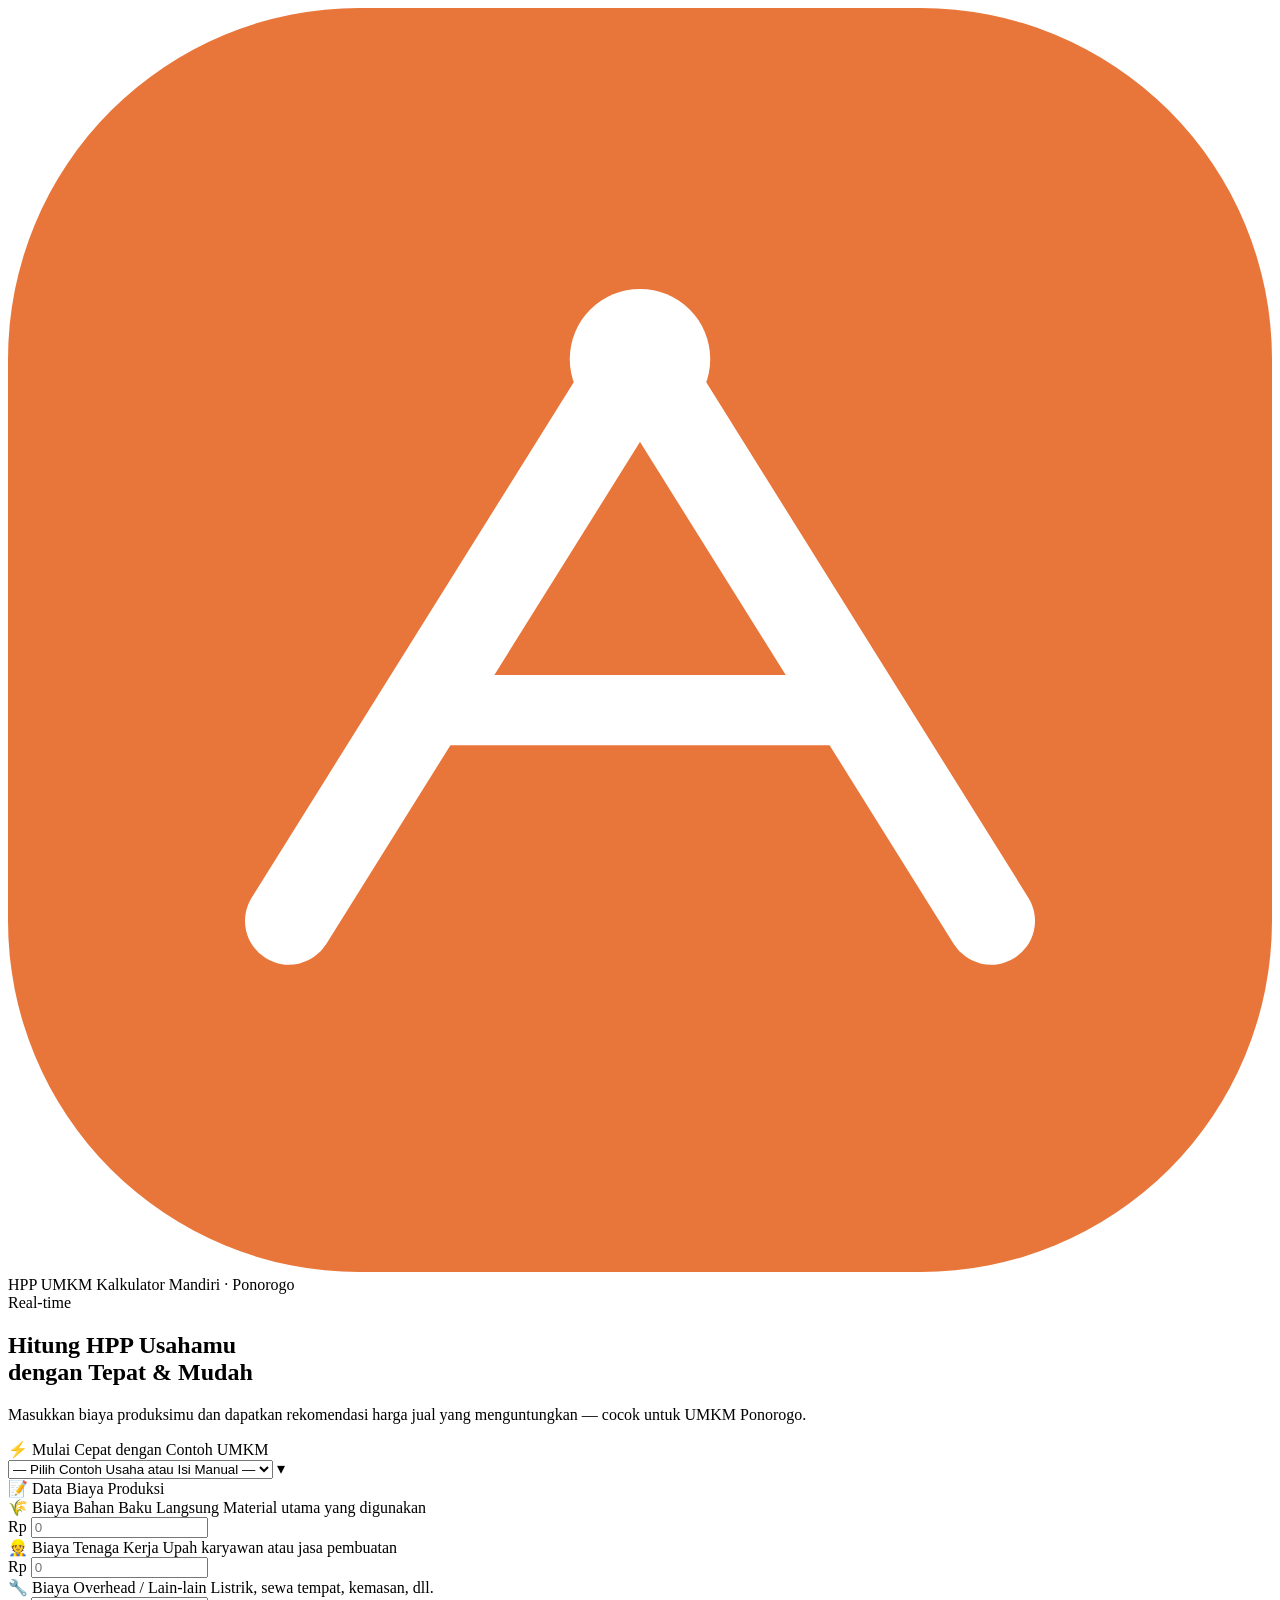
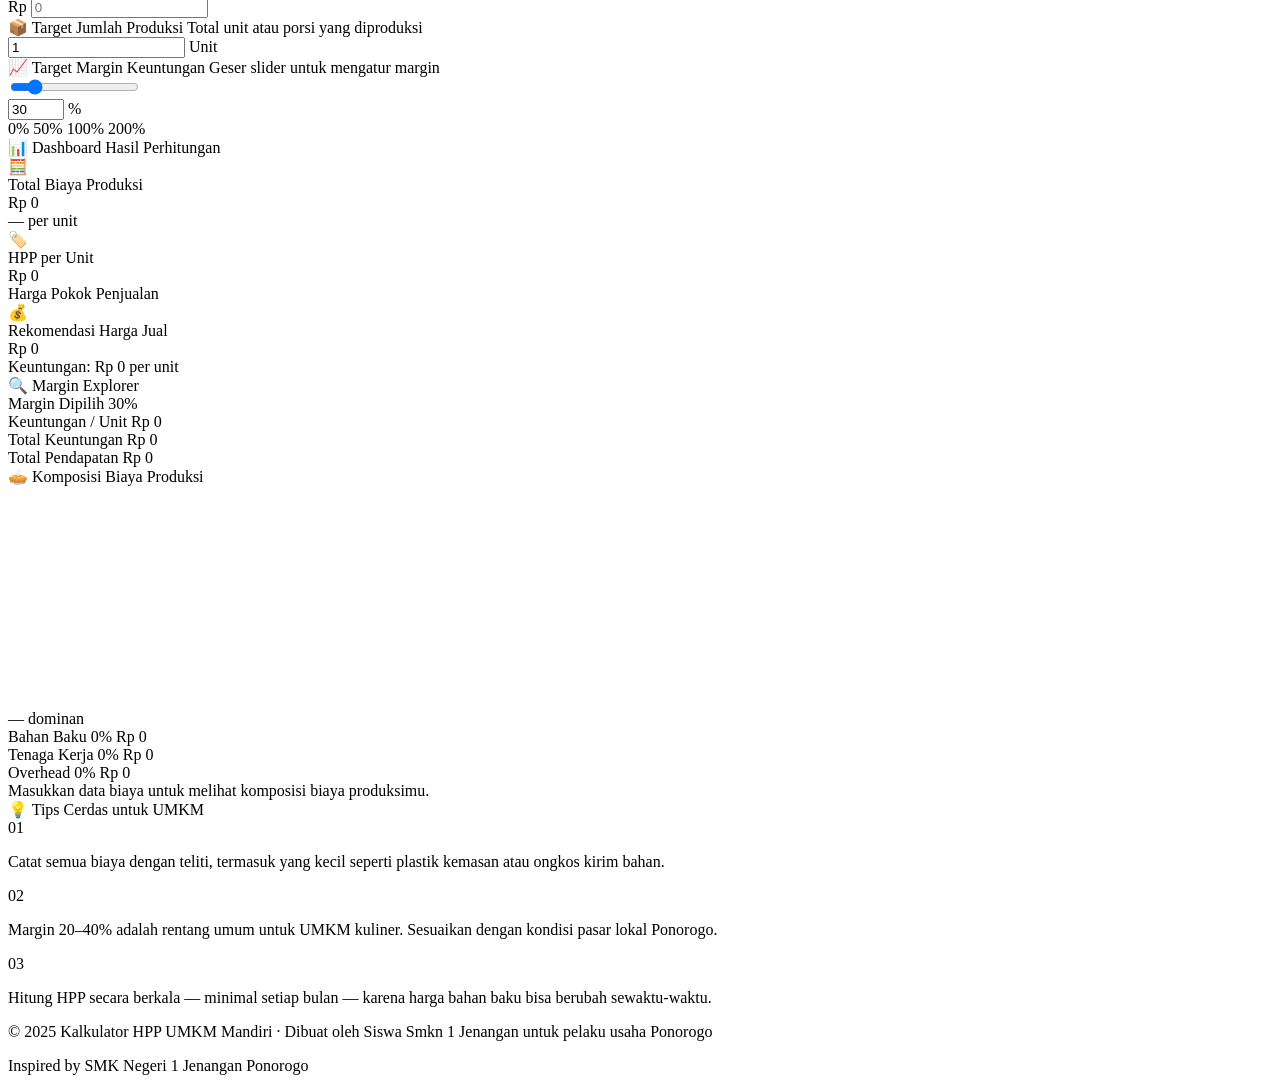
==== index.html @ 09e42c40 "Create index.html" ====
<!DOCTYPE html>
<html lang="id">
<head>
  <meta charset="UTF-8" />
  <meta name="viewport" content="width=device-width, initial-scale=1.0" />
  <title>Kalkulator HPP UMKM Mandiri | Ponorogo</title>
  <link rel="stylesheet" href="style.css" />
  <link rel="preconnect" href="https://fonts.googleapis.com" />
  <link rel="preconnect" href="https://fonts.gstatic.com" crossorigin />
  <link href="https://fonts.googleapis.com/css2?family=Plus+Jakarta+Sans:wght@300;400;500;600;700;800&family=Syne:wght@700;800&display=swap" rel="stylesheet" />
</head>
<body>

  <!-- ===== HEADER ===== -->
  <header class="site-header">
    <div class="header-inner">
      <div class="logo-area">
        <div class="logo-icon">
          <svg viewBox="0 0 36 36" fill="none" xmlns="http://www.w3.org/2000/svg">
            <rect width="36" height="36" rx="10" fill="#E8763A"/>
            <path d="M8 26 L18 10 L28 26" stroke="white" stroke-width="2.5" stroke-linecap="round" stroke-linejoin="round"/>
            <path d="M12 20 H24" stroke="white" stroke-width="2" stroke-linecap="round"/>
            <circle cx="18" cy="10" r="2" fill="white"/>
          </svg>
        </div>
        <div class="logo-text">
          <span class="logo-title">HPP UMKM</span>
          <span class="logo-sub">Kalkulator Mandiri · Ponorogo</span>
        </div>
      </div>
      <div class="header-badge">
        <span class="badge-dot"></span>
        Real-time
      </div>
    </div>
  </header>

  <main class="main-content">

    <!-- ===== HERO STRIP ===== -->
    <section class="hero-strip">
      <h1>Hitung HPP Usahamu<br><span class="accent-text">dengan Tepat & Mudah</span></h1>
      <p>Masukkan biaya produksimu dan dapatkan rekomendasi harga jual yang menguntungkan — cocok untuk UMKM Ponorogo.</p>
    </section>

    <!-- ===== PRESET DROPDOWN ===== -->
    <section class="card preset-card">
      <div class="card-label">
        <span class="label-icon">⚡</span>
        Mulai Cepat dengan Contoh UMKM
      </div>
      <div class="select-wrapper">
        <select id="presetSelect">
          <option value="">— Pilih Contoh Usaha atau Isi Manual —</option>
          <option value="sate">🥩 Warung Sate Ponorogo</option>
          <option value="reog">🎭 Kerajinan Reog</option>
          <option value="cafe">☕ Cafe Jajan</option>
        </select>
        <span class="select-arrow">▾</span>
      </div>
      <div id="presetBadge" class="preset-badge hidden"></div>
    </section>

    <!-- ===== INPUT FORM ===== -->
    <section class="card input-card">
      <div class="card-label">
        <span class="label-icon">📝</span>
        Data Biaya Produksi
      </div>

      <div class="input-group">
        <label for="bahanBaku">
          <span class="input-icon">🌾</span>
          Biaya Bahan Baku Langsung
          <span class="input-hint">Material utama yang digunakan</span>
        </label>
        <div class="rupiah-wrap">
          <span class="rp-prefix">Rp</span>
          <input type="number" id="bahanBaku" placeholder="0" min="0" />
        </div>
      </div>

      <div class="input-group">
        <label for="tenagaKerja">
          <span class="input-icon">👷</span>
          Biaya Tenaga Kerja
          <span class="input-hint">Upah karyawan atau jasa pembuatan</span>
        </label>
        <div class="rupiah-wrap">
          <span class="rp-prefix">Rp</span>
          <input type="number" id="tenagaKerja" placeholder="0" min="0" />
        </div>
      </div>

      <div class="input-group">
        <label for="overhead">
          <span class="input-icon">🔧</span>
          Biaya Overhead / Lain-lain
          <span class="input-hint">Listrik, sewa tempat, kemasan, dll.</span>
        </label>
        <div class="rupiah-wrap">
          <span class="rp-prefix">Rp</span>
          <input type="number" id="overhead" placeholder="0" min="0" />
        </div>
      </div>

      <div class="divider"></div>

      <div class="input-group">
        <label for="jumlahProduksi">
          <span class="input-icon">📦</span>
          Target Jumlah Produksi
          <span class="input-hint">Total unit atau porsi yang diproduksi</span>
        </label>
        <div class="unit-wrap">
          <input type="number" id="jumlahProduksi" placeholder="1" min="1" value="1" />
          <span class="unit-suffix">Unit</span>
        </div>
      </div>

      <!-- Margin Slider -->
      <div class="input-group slider-group">
        <label for="marginSlider">
          <span class="input-icon">📈</span>
          Target Margin Keuntungan
          <span class="input-hint">Geser slider untuk mengatur margin</span>
        </label>
        <div class="slider-control">
          <div class="slider-track-wrap">
            <input type="range" id="marginSlider" min="0" max="200" value="30" step="1" />
          </div>
          <div class="slider-display">
            <input type="number" id="marginInput" value="30" min="0" max="200" />
            <span class="pct-suffix">%</span>
          </div>
        </div>
        <div class="margin-labels">
          <span>0%</span>
          <span>50%</span>
          <span>100%</span>
          <span>200%</span>
        </div>
      </div>
    </section>

    <!-- ===== DASHBOARD HASIL ===== -->
    <section class="card result-card">
      <div class="card-label">
        <span class="label-icon">📊</span>
        Dashboard Hasil Perhitungan
      </div>

      <div class="result-grid">
        <div class="result-tile tile-total">
          <div class="tile-icon">🧮</div>
          <div class="tile-label">Total Biaya Produksi</div>
          <div class="tile-value" id="totalBiaya">Rp 0</div>
          <div class="tile-sub" id="totalPerUnit">— per unit</div>
        </div>
        <div class="result-tile tile-hpp">
          <div class="tile-icon">🏷️</div>
          <div class="tile-label">HPP per Unit</div>
          <div class="tile-value" id="hppPerUnit">Rp 0</div>
          <div class="tile-sub">Harga Pokok Penjualan</div>
        </div>
        <div class="result-tile tile-jual tile-full">
          <div class="tile-icon">💰</div>
          <div class="tile-label">Rekomendasi Harga Jual</div>
          <div class="tile-value highlight" id="hargaJual">Rp 0</div>
          <div class="tile-sub" id="keuntunganPerUnit">Keuntungan: Rp 0 per unit</div>
        </div>
      </div>

      <!-- Margin Explorer Panel -->
      <div class="margin-explorer" id="marginExplorer">
        <div class="explorer-title">🔍 Margin Explorer</div>
        <div class="explorer-grid">
          <div class="explorer-item">
            <span class="ex-label">Margin Dipilih</span>
            <span class="ex-val" id="exMargin">30%</span>
          </div>
          <div class="explorer-item">
            <span class="ex-label">Keuntungan / Unit</span>
            <span class="ex-val" id="exProfit">Rp 0</span>
          </div>
          <div class="explorer-item">
            <span class="ex-label">Total Keuntungan</span>
            <span class="ex-val" id="exTotalProfit">Rp 0</span>
          </div>
          <div class="explorer-item">
            <span class="ex-label">Total Pendapatan</span>
            <span class="ex-val" id="exRevenue">Rp 0</span>
          </div>
        </div>
      </div>
    </section>

    <!-- ===== PIE CHART ===== -->
    <section class="card chart-card">
      <div class="card-label">
        <span class="label-icon">🥧</span>
        Komposisi Biaya Produksi
      </div>
      <div class="chart-layout">
        <div class="canvas-wrap">
          <canvas id="pieChart" width="220" height="220"></canvas>
          <div class="chart-center-label" id="chartCenterLabel">
            <span class="center-pct" id="centerPct">—</span>
            <span class="center-desc">dominan</span>
          </div>
        </div>
        <div class="legend-panel">
          <div class="legend-item" id="legBahan">
            <span class="legend-dot" style="background:#E8763A"></span>
            <div class="legend-info">
              <span class="legend-name">Bahan Baku</span>
              <span class="legend-pct" id="pctBahan">0%</span>
              <span class="legend-amt" id="amtBahan">Rp 0</span>
            </div>
          </div>
          <div class="legend-item" id="legTK">
            <span class="legend-dot" style="background:#4A8C8A"></span>
            <div class="legend-info">
              <span class="legend-name">Tenaga Kerja</span>
              <span class="legend-pct" id="pctTK">0%</span>
              <span class="legend-amt" id="amtTK">Rp 0</span>
            </div>
          </div>
          <div class="legend-item" id="legOH">
            <span class="legend-dot" style="background:#2C4F4E"></span>
            <div class="legend-info">
              <span class="legend-name">Overhead</span>
              <span class="legend-pct" id="pctOH">0%</span>
              <span class="legend-amt" id="amtOH">Rp 0</span>
            </div>
          </div>
          <div class="legend-tip" id="legendTip">
            Masukkan data biaya untuk melihat komposisi biaya produksimu.
          </div>
        </div>
      </div>
    </section>

    <!-- ===== TIPS UMKM ===== -->
    <section class="card tips-card">
      <div class="card-label">
        <span class="label-icon">💡</span>
        Tips Cerdas untuk UMKM
      </div>
      <div class="tips-grid">
        <div class="tip-item">
          <span class="tip-num">01</span>
          <p>Catat semua biaya dengan teliti, termasuk yang kecil seperti plastik kemasan atau ongkos kirim bahan.</p>
        </div>
        <div class="tip-item">
          <span class="tip-num">02</span>
          <p>Margin 20–40% adalah rentang umum untuk UMKM kuliner. Sesuaikan dengan kondisi pasar lokal Ponorogo.</p>
        </div>
        <div class="tip-item">
          <span class="tip-num">03</span>
          <p>Hitung HPP secara berkala — minimal setiap bulan — karena harga bahan baku bisa berubah sewaktu-waktu.</p>
        </div>
      </div>
    </section>

    <!-- ===== FOOTER ===== -->
    <footer class="site-footer">
      <p>© 2025 Kalkulator HPP UMKM Mandiri · Dibuat oleh Siswa Smkn 1 Jenangan untuk pelaku usaha Ponorogo</p>
      <p class="footer-sub">Inspired by SMK Negeri 1 Jenangan Ponorogo</p>
    </footer>

  </main>

  <script src="script.js"></script>
</body>
</html>
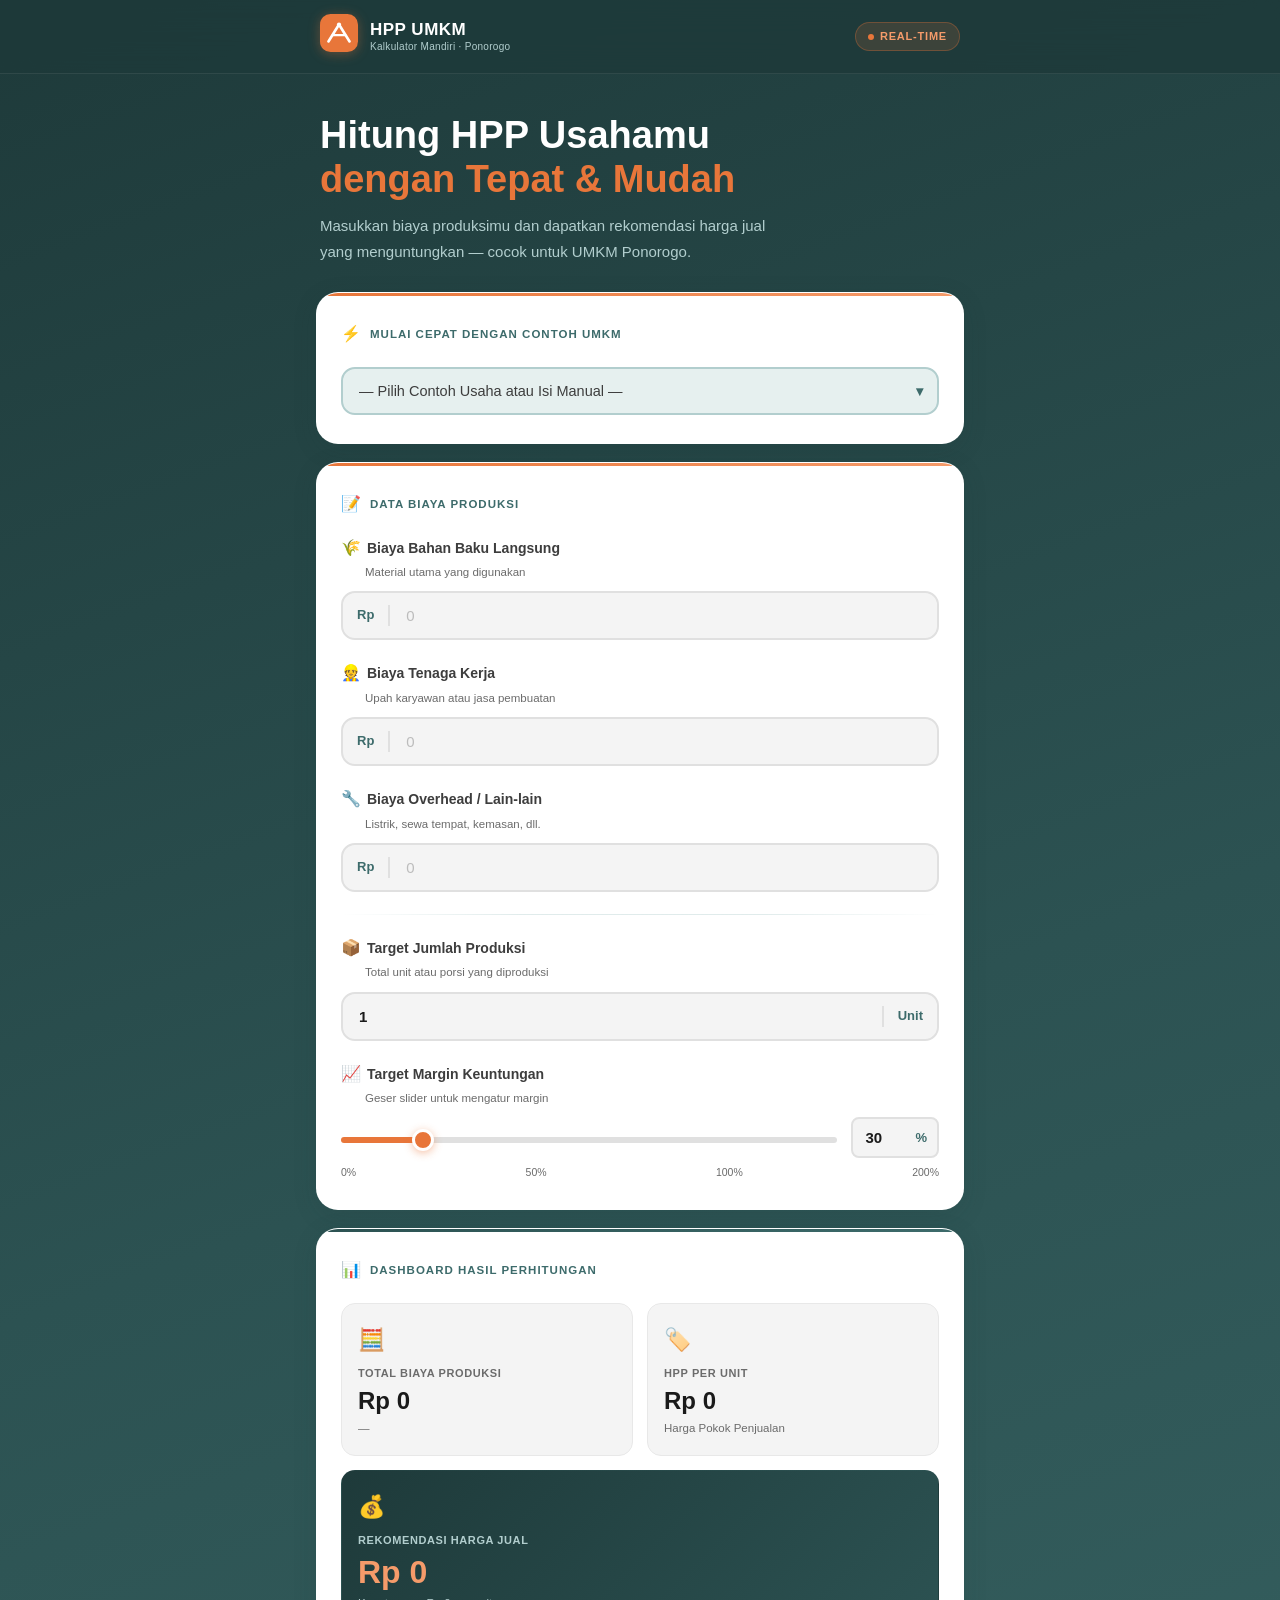
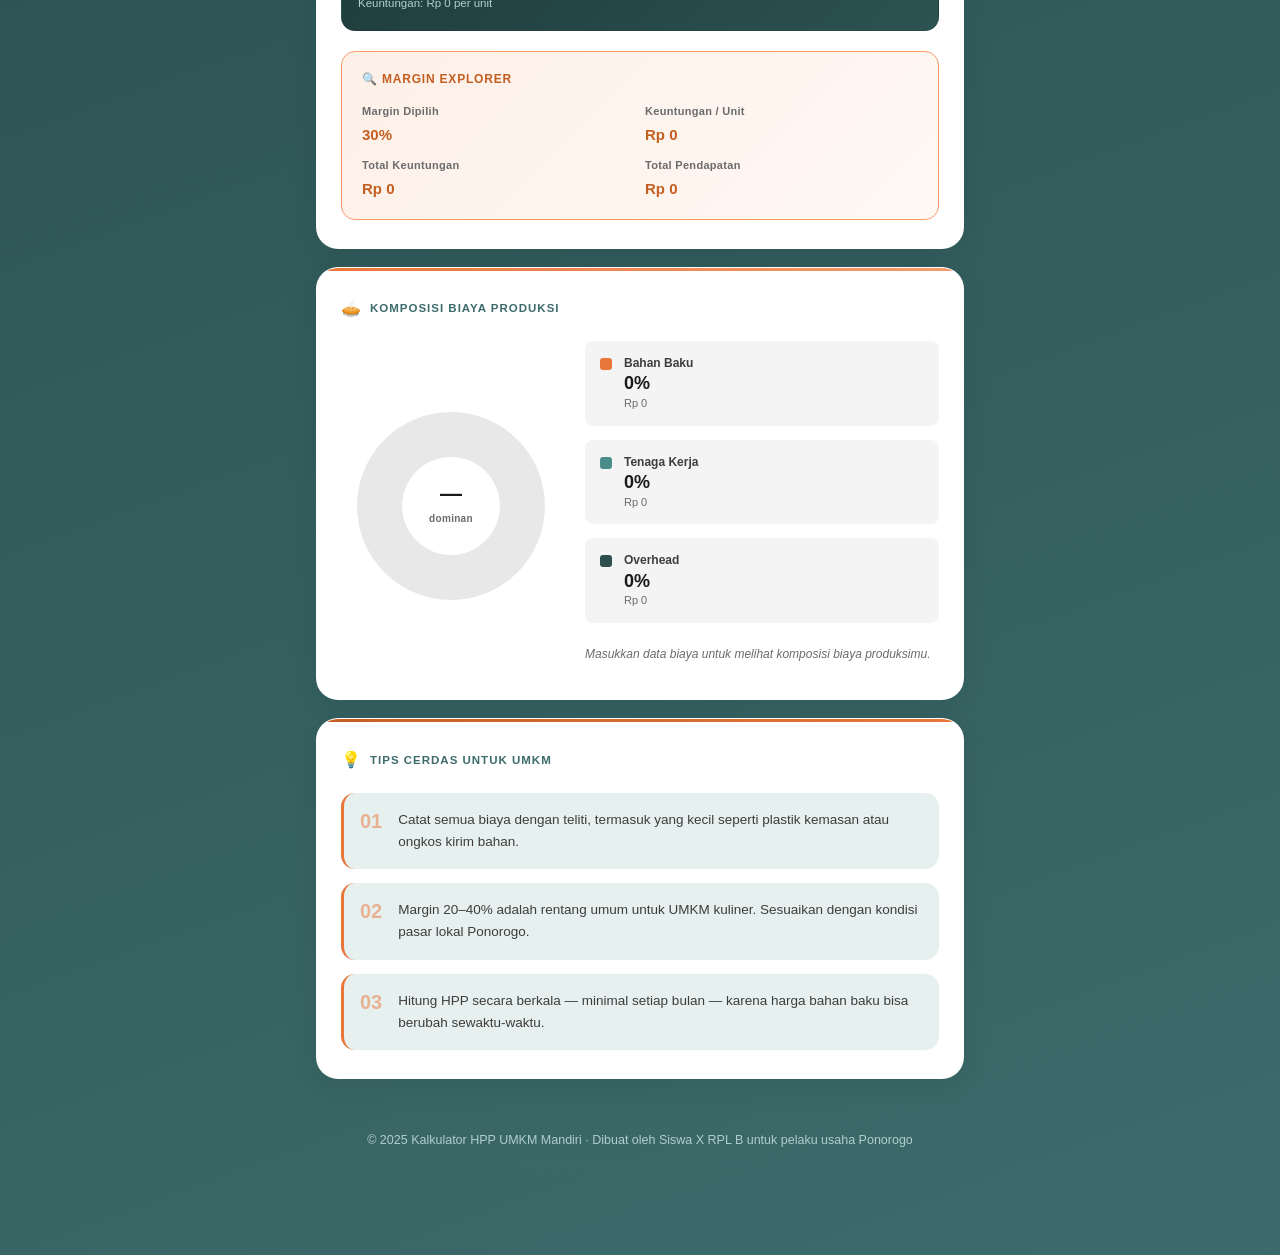
==== commit bf439b95: "Update index.html" ====
--- a/index.html
+++ b/index.html
@@ -3,7 +3,7 @@
 <head>
   <meta charset="UTF-8" />
   <meta name="viewport" content="width=device-width, initial-scale=1.0" />
-  <title>Kalkulator HPP UMKM Mandiri | Ponorogo</title>
+  <title>Kalkulator HPP UMKM Mandiri | Ponorogo | Project X RPL B</title>
   <link rel="stylesheet" href="style.css" />
   <link rel="preconnect" href="https://fonts.googleapis.com" />
   <link rel="preconnect" href="https://fonts.gstatic.com" crossorigin />
@@ -265,7 +265,7 @@
 
     <!-- ===== FOOTER ===== -->
     <footer class="site-footer">
-      <p>© 2025 Kalkulator HPP UMKM Mandiri · Dibuat oleh Siswa Smkn 1 Jenangan untuk pelaku usaha Ponorogo</p>
+      <p>© 2025 Kalkulator HPP UMKM Mandiri · Dibuat oleh Siswa X RPL B untuk pelaku usaha Ponorogo</p>
       <p class="footer-sub">Inspired by SMK Negeri 1 Jenangan Ponorogo</p>
     </footer>
 
--- a/style.css
+++ b/style.css
@@ -0,0 +1,818 @@
+/* =====================================================
+   KALKULATOR HPP UMKM MANDIRI — style.css
+   Palet: Teal/Grey-Teal | Orange Accent | Dark Grey
+   ===================================================== */
+
+/* ---- RESET & BASE ---- */
+*, *::before, *::after { box-sizing: border-box; margin: 0; padding: 0; }
+
+:root {
+  --teal-deep:    #1E3A3A;
+  --teal-mid:     #2C5252;
+  --teal-soft:    #3D6B6B;
+  --teal-light:   #5A8A89;
+  --teal-pale:    #E6F0EF;
+  --teal-muted:   #B2CECE;
+
+  --orange:       #E8763A;
+  --orange-light: #F59B6A;
+  --orange-pale:  #FDF0E8;
+  --orange-dark:  #C45F22;
+
+  --grey-900:     #1A1A1A;
+  --grey-700:     #3D3D3D;
+  --grey-500:     #6B6B6B;
+  --grey-300:     #BCBCBC;
+  --grey-100:     #F4F4F4;
+  --white:        #FFFFFF;
+
+  --shadow-sm:    0 2px 8px rgba(30,58,58,.10);
+  --shadow-md:    0 6px 24px rgba(30,58,58,.14);
+  --shadow-lg:    0 16px 48px rgba(30,58,58,.18);
+
+  --radius-sm:    8px;
+  --radius-md:    14px;
+  --radius-lg:    22px;
+
+  --font-display: 'Syne', sans-serif;
+  --font-body:    'Plus Jakarta Sans', sans-serif;
+
+  --transition:   all .22s cubic-bezier(.4,0,.2,1);
+}
+
+html { scroll-behavior: smooth; }
+
+body {
+  font-family: var(--font-body);
+  background: linear-gradient(160deg, #1E3A3A 0%, #2C5252 40%, #3D6B6B 100%);
+  min-height: 100vh;
+  color: var(--grey-900);
+  font-size: 15px;
+  line-height: 1.6;
+  -webkit-font-smoothing: antialiased;
+}
+
+/* ---- SCROLLBAR ---- */
+::-webkit-scrollbar { width: 6px; }
+::-webkit-scrollbar-track { background: var(--teal-deep); }
+::-webkit-scrollbar-thumb { background: var(--teal-soft); border-radius: 99px; }
+
+/* =====================================================
+   HEADER
+   ===================================================== */
+.site-header {
+  position: sticky;
+  top: 0;
+  z-index: 100;
+  background: rgba(30,58,58,.82);
+  backdrop-filter: blur(16px);
+  -webkit-backdrop-filter: blur(16px);
+  border-bottom: 1px solid rgba(255,255,255,.08);
+}
+
+.header-inner {
+  max-width: 680px;
+  margin: 0 auto;
+  padding: 14px 20px;
+  display: flex;
+  align-items: center;
+  justify-content: space-between;
+}
+
+.logo-area {
+  display: flex;
+  align-items: center;
+  gap: 12px;
+}
+
+.logo-icon svg {
+  width: 38px;
+  height: 38px;
+  filter: drop-shadow(0 2px 6px rgba(232,118,58,.35));
+}
+
+.logo-text {
+  display: flex;
+  flex-direction: column;
+  line-height: 1.2;
+}
+
+.logo-title {
+  font-family: var(--font-display);
+  font-size: 17px;
+  font-weight: 800;
+  color: var(--white);
+  letter-spacing: .5px;
+}
+
+.logo-sub {
+  font-size: 10px;
+  color: var(--teal-muted);
+  letter-spacing: .3px;
+  font-weight: 500;
+}
+
+.header-badge {
+  display: flex;
+  align-items: center;
+  gap: 6px;
+  background: rgba(232,118,58,.15);
+  border: 1px solid rgba(232,118,58,.3);
+  color: var(--orange-light);
+  font-size: 11px;
+  font-weight: 700;
+  letter-spacing: .8px;
+  text-transform: uppercase;
+  padding: 5px 12px;
+  border-radius: 99px;
+}
+
+.badge-dot {
+  width: 6px;
+  height: 6px;
+  background: var(--orange);
+  border-radius: 50%;
+  animation: pulse-dot 1.6s ease infinite;
+}
+
+@keyframes pulse-dot {
+  0%, 100% { opacity: 1; transform: scale(1); }
+  50%       { opacity: .5; transform: scale(.7); }
+}
+
+/* =====================================================
+   MAIN LAYOUT
+   ===================================================== */
+.main-content {
+  max-width: 680px;
+  margin: 0 auto;
+  padding: 0 16px 60px;
+}
+
+/* =====================================================
+   HERO STRIP
+   ===================================================== */
+.hero-strip {
+  padding: 40px 4px 28px;
+  text-align: left;
+}
+
+.hero-strip h1 {
+  font-family: var(--font-display);
+  font-size: clamp(26px, 7vw, 38px);
+  font-weight: 800;
+  color: var(--white);
+  line-height: 1.15;
+  margin-bottom: 12px;
+}
+
+.accent-text {
+  color: var(--orange);
+}
+
+.hero-strip p {
+  color: var(--teal-muted);
+  font-size: 15px;
+  max-width: 480px;
+  line-height: 1.7;
+}
+
+/* =====================================================
+   CARDS
+   ===================================================== */
+.card {
+  background: var(--white);
+  border-radius: var(--radius-lg);
+  padding: 28px 24px;
+  margin-bottom: 18px;
+  box-shadow: var(--shadow-md);
+  border: 1px solid rgba(255,255,255,.6);
+  position: relative;
+  overflow: hidden;
+  transition: var(--transition);
+  animation: card-in .4s ease both;
+}
+
+.card::before {
+  content: '';
+  position: absolute;
+  top: 0; left: 0; right: 0;
+  height: 3px;
+  background: linear-gradient(90deg, var(--orange), var(--orange-light));
+  border-radius: var(--radius-lg) var(--radius-lg) 0 0;
+}
+
+@keyframes card-in {
+  from { opacity: 0; transform: translateY(18px); }
+  to   { opacity: 1; transform: translateY(0); }
+}
+
+.card:nth-child(2) { animation-delay: .05s; }
+.card:nth-child(3) { animation-delay: .10s; }
+.card:nth-child(4) { animation-delay: .15s; }
+.card:nth-child(5) { animation-delay: .20s; }
+.card:nth-child(6) { animation-delay: .25s; }
+
+/* Card label */
+.card-label {
+  display: flex;
+  align-items: center;
+  gap: 8px;
+  font-size: 11.5px;
+  font-weight: 700;
+  letter-spacing: 1px;
+  text-transform: uppercase;
+  color: var(--teal-soft);
+  margin-bottom: 20px;
+}
+
+.label-icon { font-size: 16px; }
+
+/* =====================================================
+   PRESET
+   ===================================================== */
+.select-wrapper {
+  position: relative;
+}
+
+.select-wrapper select {
+  width: 100%;
+  appearance: none;
+  -webkit-appearance: none;
+  background: var(--teal-pale);
+  border: 2px solid var(--teal-muted);
+  border-radius: var(--radius-md);
+  padding: 14px 44px 14px 16px;
+  font-family: var(--font-body);
+  font-size: 14.5px;
+  font-weight: 500;
+  color: var(--grey-700);
+  cursor: pointer;
+  transition: var(--transition);
+  outline: none;
+}
+
+.select-wrapper select:focus,
+.select-wrapper select:hover {
+  border-color: var(--orange);
+  background: var(--orange-pale);
+  color: var(--grey-900);
+}
+
+.select-arrow {
+  position: absolute;
+  right: 16px;
+  top: 50%;
+  transform: translateY(-50%);
+  color: var(--teal-soft);
+  pointer-events: none;
+  font-size: 14px;
+  font-weight: 700;
+}
+
+.preset-badge {
+  margin-top: 12px;
+  background: linear-gradient(135deg, var(--orange-pale), #FFF8F4);
+  border: 1.5px solid var(--orange-light);
+  border-radius: var(--radius-sm);
+  padding: 10px 14px;
+  font-size: 13px;
+  color: var(--orange-dark);
+  font-weight: 600;
+  display: flex;
+  align-items: center;
+  gap: 8px;
+  transition: var(--transition);
+}
+
+.preset-badge.hidden { display: none; }
+
+/* =====================================================
+   INPUT GROUPS
+   ===================================================== */
+.input-group {
+  margin-bottom: 22px;
+}
+
+.input-group:last-child { margin-bottom: 0; }
+
+.input-group label {
+  display: flex;
+  align-items: baseline;
+  flex-wrap: wrap;
+  gap: 6px;
+  font-size: 14px;
+  font-weight: 700;
+  color: var(--grey-700);
+  margin-bottom: 10px;
+}
+
+.input-icon { font-size: 16px; line-height: 1; }
+
+.input-hint {
+  font-size: 11.5px;
+  font-weight: 400;
+  color: var(--grey-500);
+  flex-basis: 100%;
+  margin-top: -2px;
+  padding-left: 24px;
+}
+
+/* Rupiah input */
+.rupiah-wrap, .unit-wrap {
+  display: flex;
+  align-items: center;
+  background: var(--grey-100);
+  border: 2px solid #E0E0E0;
+  border-radius: var(--radius-md);
+  overflow: hidden;
+  transition: var(--transition);
+}
+
+.rupiah-wrap:focus-within,
+.unit-wrap:focus-within {
+  border-color: var(--orange);
+  background: var(--orange-pale);
+  box-shadow: 0 0 0 4px rgba(232,118,58,.12);
+}
+
+.rp-prefix, .unit-suffix {
+  padding: 0 14px;
+  font-size: 13px;
+  font-weight: 700;
+  color: var(--teal-soft);
+  white-space: nowrap;
+  user-select: none;
+}
+
+.rp-prefix { border-right: 2px solid #E0E0E0; }
+.unit-suffix { border-left: 2px solid #E0E0E0; }
+
+.rupiah-wrap input,
+.unit-wrap input {
+  flex: 1;
+  border: none;
+  background: transparent;
+  padding: 14px 16px;
+  font-family: var(--font-body);
+  font-size: 15px;
+  font-weight: 600;
+  color: var(--grey-900);
+  outline: none;
+  min-width: 0;
+}
+
+.rupiah-wrap input::placeholder,
+.unit-wrap input::placeholder {
+  color: var(--grey-300);
+  font-weight: 400;
+}
+
+/* Remove number input arrows */
+input[type=number]::-webkit-inner-spin-button,
+input[type=number]::-webkit-outer-spin-button { -webkit-appearance: none; margin: 0; }
+input[type=number] { -moz-appearance: textfield; }
+
+/* =====================================================
+   DIVIDER
+   ===================================================== */
+.divider {
+  height: 1px;
+  background: linear-gradient(90deg, transparent, var(--teal-muted) 30%, var(--teal-muted) 70%, transparent);
+  margin: 22px 0;
+  opacity: .4;
+}
+
+/* =====================================================
+   SLIDER
+   ===================================================== */
+.slider-group { }
+
+.slider-control {
+  display: flex;
+  align-items: center;
+  gap: 14px;
+}
+
+.slider-track-wrap {
+  flex: 1;
+  position: relative;
+}
+
+input[type=range] {
+  width: 100%;
+  height: 6px;
+  -webkit-appearance: none;
+  appearance: none;
+  background: linear-gradient(90deg, var(--orange) var(--slider-pct, 15%), #E0E0E0 var(--slider-pct, 15%));
+  border-radius: 99px;
+  outline: none;
+  cursor: pointer;
+  transition: var(--transition);
+}
+
+input[type=range]::-webkit-slider-thumb {
+  -webkit-appearance: none;
+  width: 22px;
+  height: 22px;
+  border-radius: 50%;
+  background: var(--orange);
+  border: 3px solid var(--white);
+  box-shadow: 0 2px 8px rgba(232,118,58,.45);
+  cursor: grab;
+  transition: var(--transition);
+}
+
+input[type=range]::-webkit-slider-thumb:active { cursor: grabbing; transform: scale(1.15); }
+input[type=range]::-moz-range-thumb {
+  width: 22px; height: 22px;
+  border-radius: 50%;
+  background: var(--orange);
+  border: 3px solid var(--white);
+  box-shadow: 0 2px 8px rgba(232,118,58,.45);
+  cursor: grab;
+}
+
+.slider-display {
+  display: flex;
+  align-items: center;
+  background: var(--grey-100);
+  border: 2px solid #E0E0E0;
+  border-radius: var(--radius-sm);
+  overflow: hidden;
+  min-width: 82px;
+  transition: var(--transition);
+}
+
+.slider-display:focus-within {
+  border-color: var(--orange);
+  background: var(--orange-pale);
+}
+
+.slider-display input {
+  width: 52px;
+  border: none;
+  background: transparent;
+  padding: 10px 0 10px 12px;
+  font-family: var(--font-body);
+  font-size: 15px;
+  font-weight: 700;
+  color: var(--grey-900);
+  outline: none;
+}
+
+.pct-suffix {
+  padding: 0 10px;
+  font-size: 13px;
+  font-weight: 700;
+  color: var(--teal-soft);
+}
+
+.margin-labels {
+  display: flex;
+  justify-content: space-between;
+  margin-top: 6px;
+  font-size: 10.5px;
+  color: var(--grey-500);
+  font-weight: 500;
+}
+
+/* =====================================================
+   RESULT DASHBOARD
+   ===================================================== */
+.result-card::before {
+  background: linear-gradient(90deg, var(--teal-mid), var(--teal-soft));
+}
+
+.result-grid {
+  display: grid;
+  grid-template-columns: 1fr 1fr;
+  gap: 14px;
+  margin-bottom: 20px;
+}
+
+.result-tile {
+  background: var(--grey-100);
+  border-radius: var(--radius-md);
+  padding: 18px 16px;
+  border: 1.5px solid #E8E8E8;
+  transition: var(--transition);
+  position: relative;
+  overflow: hidden;
+}
+
+.result-tile:hover {
+  border-color: var(--teal-muted);
+  transform: translateY(-2px);
+  box-shadow: var(--shadow-sm);
+}
+
+.tile-full {
+  grid-column: 1 / -1;
+  background: linear-gradient(135deg, var(--teal-deep) 0%, var(--teal-mid) 100%);
+  border-color: transparent;
+  color: var(--white);
+}
+
+.tile-full:hover { border-color: var(--orange); }
+
+.tile-icon {
+  font-size: 22px;
+  margin-bottom: 8px;
+  display: block;
+}
+
+.tile-label {
+  font-size: 11px;
+  font-weight: 700;
+  letter-spacing: .6px;
+  text-transform: uppercase;
+  color: var(--grey-500);
+  margin-bottom: 6px;
+}
+
+.tile-full .tile-label { color: var(--teal-muted); }
+
+.tile-value {
+  font-family: var(--font-display);
+  font-size: clamp(18px, 4vw, 24px);
+  font-weight: 800;
+  color: var(--grey-900);
+  line-height: 1;
+  margin-bottom: 6px;
+  transition: var(--transition);
+}
+
+.tile-full .tile-value { color: var(--white); font-size: clamp(22px, 5vw, 32px); }
+
+.tile-value.highlight {
+  color: var(--orange);
+}
+
+.tile-full .tile-value.highlight { color: var(--orange-light); }
+
+.tile-sub {
+  font-size: 11.5px;
+  color: var(--grey-500);
+  font-weight: 500;
+}
+
+.tile-full .tile-sub { color: var(--teal-muted); }
+
+/* Value change animation */
+.tile-value.changed {
+  animation: val-pop .3s ease;
+}
+
+@keyframes val-pop {
+  0%   { transform: scale(1); }
+  50%  { transform: scale(1.05); color: var(--orange); }
+  100% { transform: scale(1); }
+}
+
+/* =====================================================
+   MARGIN EXPLORER
+   ===================================================== */
+.margin-explorer {
+  background: linear-gradient(135deg, var(--orange-pale) 0%, #FFF8F4 100%);
+  border: 1.5px solid var(--orange-light);
+  border-radius: var(--radius-md);
+  padding: 18px 20px;
+}
+
+.explorer-title {
+  font-size: 12px;
+  font-weight: 700;
+  letter-spacing: .8px;
+  text-transform: uppercase;
+  color: var(--orange-dark);
+  margin-bottom: 14px;
+}
+
+.explorer-grid {
+  display: grid;
+  grid-template-columns: 1fr 1fr;
+  gap: 10px;
+}
+
+.explorer-item {
+  display: flex;
+  flex-direction: column;
+  gap: 2px;
+}
+
+.ex-label {
+  font-size: 11px;
+  color: var(--grey-500);
+  font-weight: 600;
+  letter-spacing: .3px;
+}
+
+.ex-val {
+  font-size: 15px;
+  font-weight: 800;
+  color: var(--orange-dark);
+  font-family: var(--font-display);
+}
+
+/* =====================================================
+   PIE CHART
+   ===================================================== */
+.chart-layout {
+  display: flex;
+  align-items: center;
+  gap: 24px;
+  flex-wrap: wrap;
+}
+
+.canvas-wrap {
+  position: relative;
+  flex-shrink: 0;
+}
+
+#pieChart {
+  display: block;
+  border-radius: 50%;
+}
+
+.chart-center-label {
+  position: absolute;
+  top: 50%;
+  left: 50%;
+  transform: translate(-50%, -50%);
+  text-align: center;
+  pointer-events: none;
+}
+
+.center-pct {
+  display: block;
+  font-family: var(--font-display);
+  font-size: 22px;
+  font-weight: 800;
+  color: var(--grey-900);
+  line-height: 1;
+}
+
+.center-desc {
+  font-size: 10px;
+  color: var(--grey-500);
+  font-weight: 600;
+  letter-spacing: .3px;
+}
+
+/* Legend */
+.legend-panel {
+  flex: 1;
+  min-width: 160px;
+  display: flex;
+  flex-direction: column;
+  gap: 14px;
+}
+
+.legend-item {
+  display: flex;
+  align-items: flex-start;
+  gap: 12px;
+  padding: 12px 14px;
+  background: var(--grey-100);
+  border-radius: var(--radius-sm);
+  border: 1.5px solid transparent;
+  transition: var(--transition);
+  cursor: default;
+}
+
+.legend-item:hover {
+  border-color: var(--teal-muted);
+  transform: translateX(4px);
+}
+
+.legend-dot {
+  width: 12px;
+  height: 12px;
+  border-radius: 3px;
+  flex-shrink: 0;
+  margin-top: 4px;
+}
+
+.legend-info {
+  display: flex;
+  flex-direction: column;
+  gap: 1px;
+}
+
+.legend-name {
+  font-size: 12px;
+  font-weight: 700;
+  color: var(--grey-700);
+}
+
+.legend-pct {
+  font-size: 18px;
+  font-weight: 800;
+  font-family: var(--font-display);
+  color: var(--grey-900);
+  line-height: 1.1;
+}
+
+.legend-amt {
+  font-size: 11px;
+  color: var(--grey-500);
+  font-weight: 500;
+}
+
+.legend-tip {
+  font-size: 12px;
+  color: var(--grey-500);
+  font-style: italic;
+  line-height: 1.5;
+  padding: 8px 0;
+}
+
+/* =====================================================
+   TIPS
+   ===================================================== */
+.tips-card::before {
+  background: linear-gradient(90deg, var(--orange-dark), var(--orange));
+}
+
+.tips-grid {
+  display: flex;
+  flex-direction: column;
+  gap: 14px;
+}
+
+.tip-item {
+  display: flex;
+  align-items: flex-start;
+  gap: 16px;
+  padding: 16px;
+  background: var(--teal-pale);
+  border-radius: var(--radius-md);
+  border-left: 3px solid var(--orange);
+}
+
+.tip-num {
+  font-family: var(--font-display);
+  font-size: 20px;
+  font-weight: 800;
+  color: var(--orange);
+  opacity: .5;
+  flex-shrink: 0;
+  line-height: 1;
+  margin-top: 2px;
+}
+
+.tip-item p {
+  font-size: 13.5px;
+  color: var(--grey-700);
+  line-height: 1.65;
+}
+
+/* =====================================================
+   FOOTER
+   ===================================================== */
+.site-footer {
+  text-align: center;
+  padding: 32px 20px 20px;
+  color: var(--teal-muted);
+  font-size: 12.5px;
+  line-height: 1.8;
+}
+
+.footer-sub {
+  color: var(--teal-soft);
+  font-size: 11px;
+  letter-spacing: .3px;
+  margin-top: 4px;
+}
+
+/* =====================================================
+   RESPONSIVE
+   ===================================================== */
+@media (max-width: 480px) {
+  .main-content { padding: 0 12px 48px; }
+  .card { padding: 22px 18px; }
+  .hero-strip { padding: 28px 2px 20px; }
+  .result-grid { grid-template-columns: 1fr; }
+  .tile-full { grid-column: 1; }
+  .chart-layout { flex-direction: column; align-items: flex-start; }
+  .canvas-wrap { margin: 0 auto; }
+  .legend-panel { width: 100%; }
+  .explorer-grid { grid-template-columns: 1fr; }
+  .header-inner { padding: 12px 16px; }
+  .logo-title { font-size: 15px; }
+}
+
+@media (max-width: 360px) {
+  .hero-strip h1 { font-size: 24px; }
+}
+
+/* =====================================================
+   UTILITY ANIMATIONS
+   ===================================================== */
+@keyframes fadeIn {
+  from { opacity: 0; }
+  to   { opacity: 1; }
+}
+
+.fade-in { animation: fadeIn .3s ease both; }
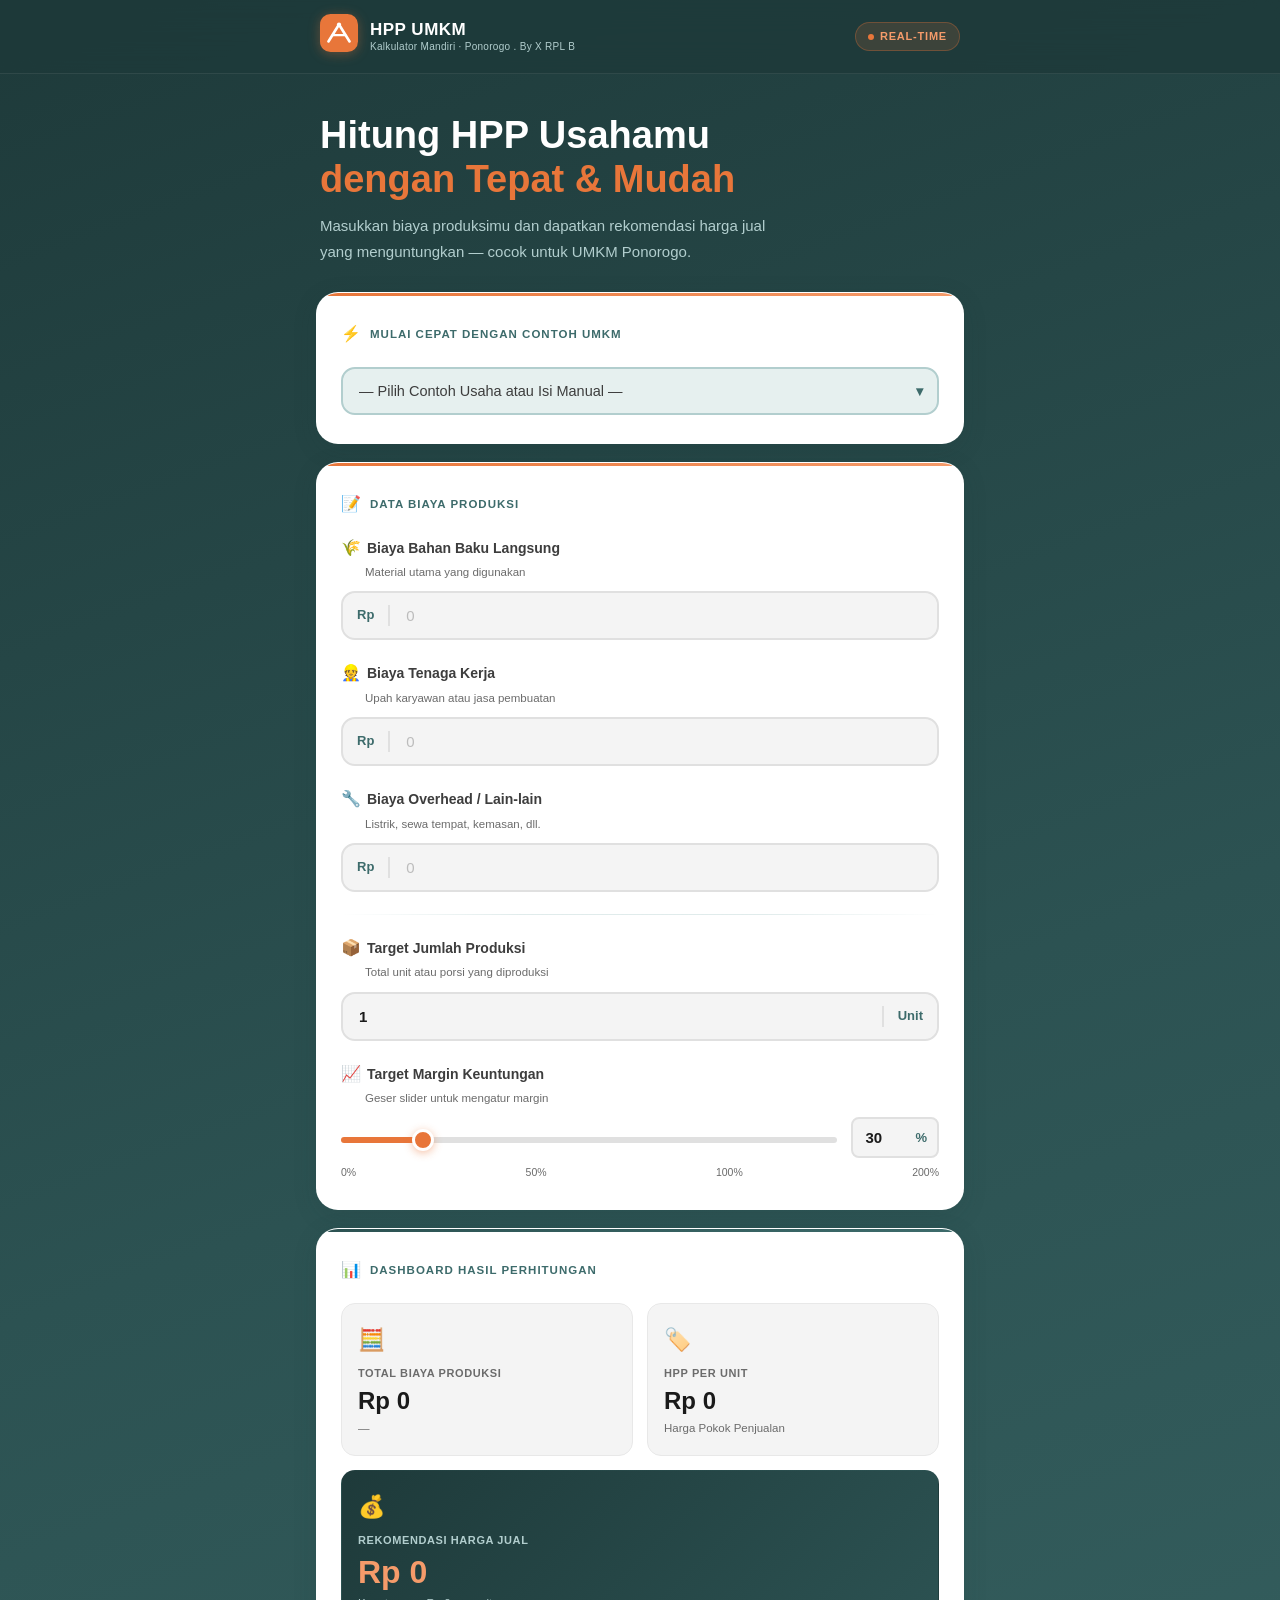
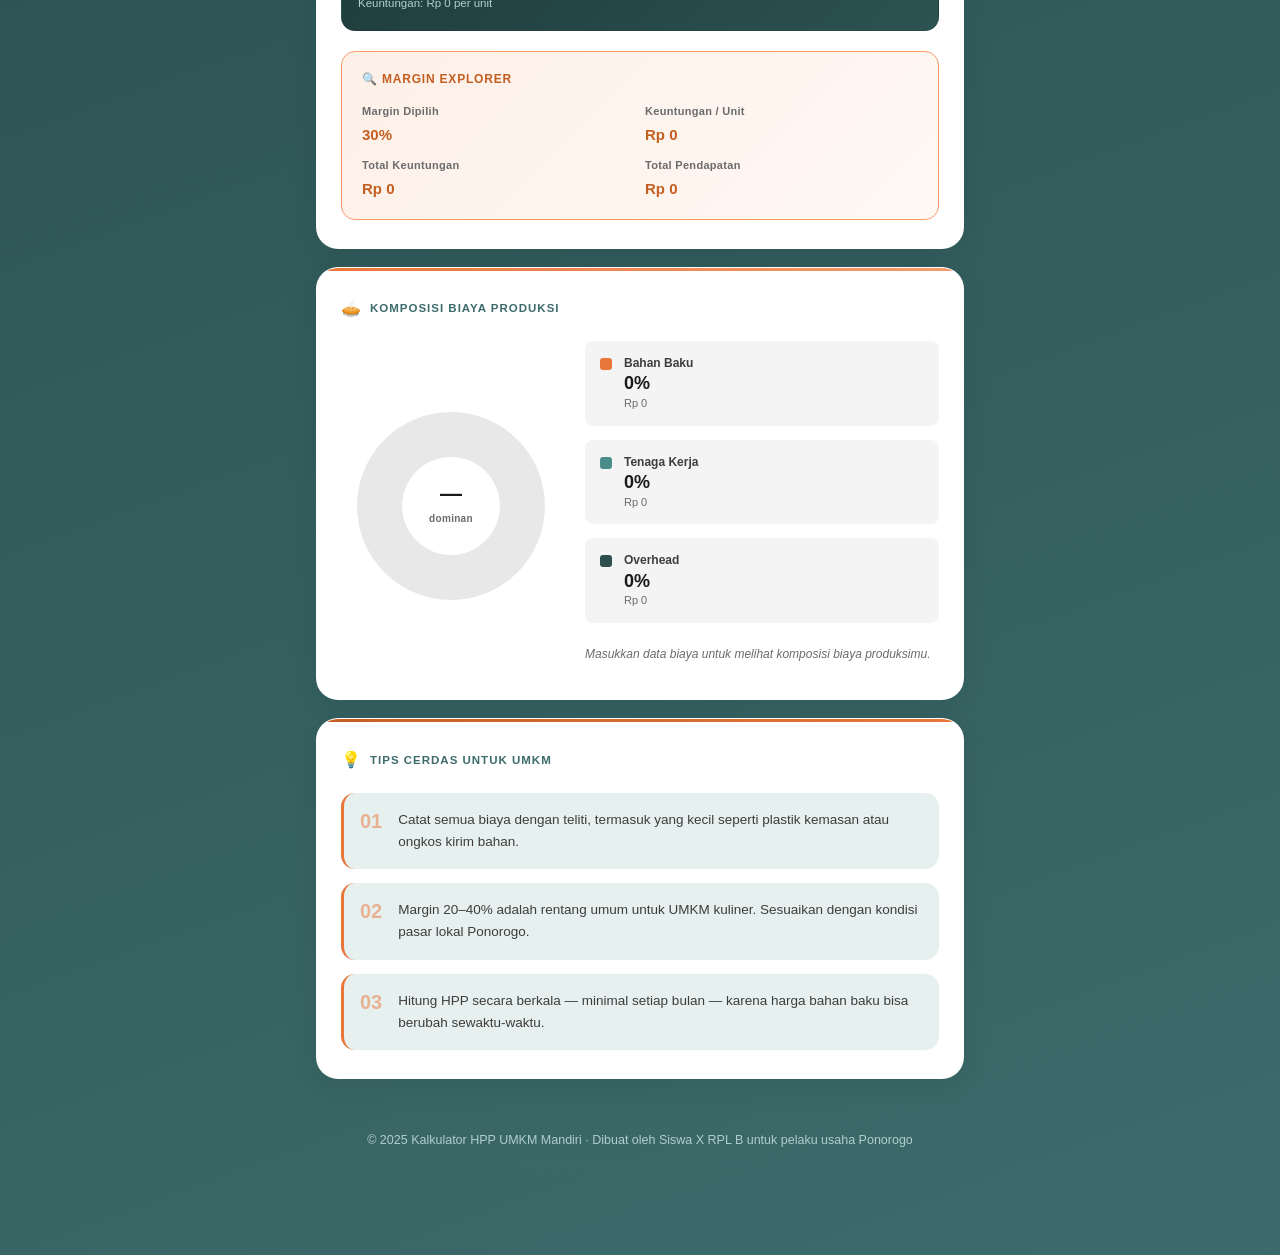
==== commit ab8c9505: "Update index.html" ====
--- a/index.html
+++ b/index.html
@@ -25,7 +25,7 @@
         </div>
         <div class="logo-text">
           <span class="logo-title">HPP UMKM</span>
-          <span class="logo-sub">Kalkulator Mandiri · Ponorogo</span>
+          <span class="logo-sub">Kalkulator Mandiri · Ponorogo . By X RPL B</span>
         </div>
       </div>
       <div class="header-badge">
